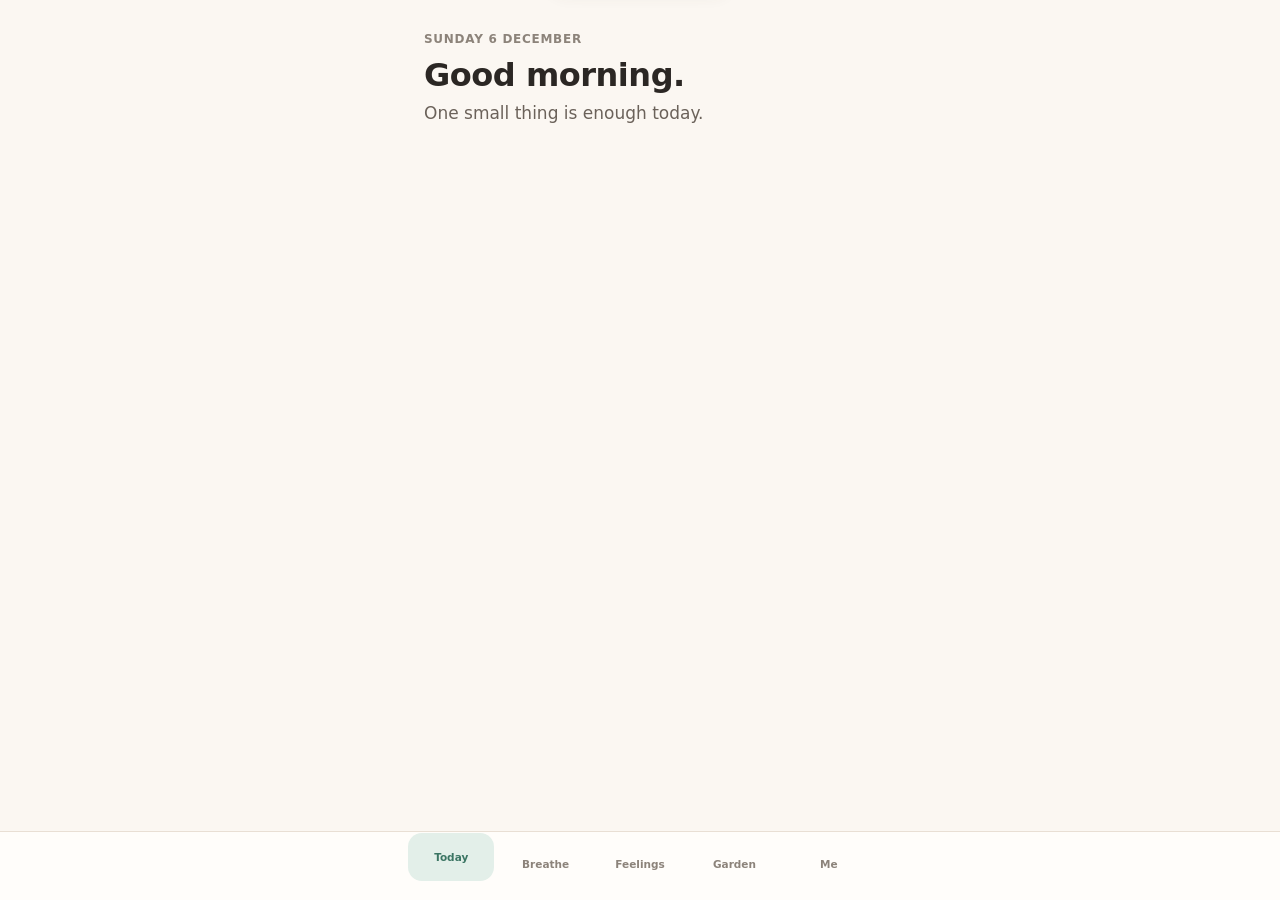
==== index.html @ b021979f "Add files via upload" ====
<!DOCTYPE html>
<!--
  index.html — the only HTML file in the application.

  EVERY PATH IN THIS FILE IS RELATIVE. There is no leading "/" anywhere.
  On GitHub Pages the app is served from https://user.github.io/repo-name/,
  so a leading slash resolves to the DOMAIN root, not the app root. That single
  mistake causes the blank-screen-after-deploy failure, the missing manifest,
  and a service worker that registers but caches nothing.
  Architecture §0.2.
-->
<html lang="en"
      data-theme="light"
      data-contrast="normal"
      data-textsize="m"
      data-motion="full">
<head>
  <meta charset="utf-8">
  <meta name="viewport" content="width=device-width, initial-scale=1, viewport-fit=cover">

  <title>Pocket Regulation Companion</title>
  <meta name="description" content="A gentle companion for hard moments.">

  <!-- Matches the light background so the status bar disappears into the page
       rather than announcing the app. Updated at runtime by core/a11y/prefs.js -->
  <meta name="theme-color" content="#FBF7F2">

  <meta name="apple-mobile-web-app-capable" content="yes">
  <meta name="apple-mobile-web-app-status-bar-style" content="default">
  <meta name="apple-mobile-web-app-title" content="Pocket">

  <!--
    CONTENT SECURITY POLICY
    Delivered as a meta tag because GitHub Pages cannot set HTTP headers.

    connect-src 'self' is the technical expression of the privacy promise:
    even if a future dependency or a compromised file tried to transmit what
    someone wrote, the BROWSER would block it. A promise enforced by the
    platform rather than by good intentions. Architecture §14.3.

    style-src needs 'unsafe-inline' because components set CSS custom
    properties inline for animation values. Low risk — style injection cannot
    execute script under this policy.
  -->
  <meta http-equiv="Content-Security-Policy" content="
    default-src 'self';
    script-src 'self' 'sha256-Mr9yNWtoJI3dbJ1qHbxrjFxjpTtBKHuUTPhVsgojsNo=';
    style-src 'self' 'unsafe-inline';
    img-src 'self' data: blob:;
    font-src 'self';
    connect-src 'self';
    media-src 'self' blob:;
    object-src 'none';
    base-uri 'self';
    form-action 'none';
  ">

  <link rel="manifest" href="./manifest.webmanifest">
  <link rel="icon" href="./assets/icons/favicon.svg" type="image/svg+xml">
  <link rel="apple-touch-icon" href="./assets/icons/app/apple-touch-icon.png">

  <link rel="stylesheet" href="./styles/main.css">

  <!--
    THE ONLY INLINE SCRIPT IN THIS APPLICATION.

    It applies the saved preferences to <html> BEFORE the first paint. Reading
    them from IndexedDB is impossible because IndexedDB is asynchronous, and a
    night-mode user would see a flash of white first. At 3am, for the intended
    user, that is a bright white screen in a dark room.

    Under ten lines, documented in place, and hash-pinned in the CSP once the
    file is final. Architecture §3.4.
  -->
  <script>
    (function () {
      try {
        var s = JSON.parse(localStorage.getItem('prc.settings') || '{}');
        var d = document.documentElement;
        var theme = s.theme === 'auto' || !s.theme
          ? (window.matchMedia('(prefers-color-scheme: dark)').matches ? 'dark' : 'light')
          : s.theme;
        d.dataset.theme = theme;
        if (s.textSize) d.dataset.textsize = s.textSize;
        if (s.contrast) d.dataset.contrast = s.contrast;
        if (s.motion)   d.dataset.motion   = s.motion;
        if (s.lang)     d.lang             = s.lang;
        var m = document.querySelector('meta[name="theme-color"]');
        if (m) m.setAttribute('content', theme === 'dark' ? '#16151A' : '#FBF7F2');
      } catch (e) {
        /* The defaults are already on <html>. Nothing to do. */
      }
    })();
  </script>
</head>

<body>
  <!-- First focusable element, for keyboard users. -->
  <a class="skip-link" href="#main">Skip to content</a>

  <!-- Greeting and screen chrome. Hidden in Calm Mode. -->
  <header id="appbar" role="banner"></header>

  <!--
    The router mounts every view here.
    tabindex="-1" lets the router move focus on navigation, so keyboard users
    are not left stranded at the top of the document.
  -->
  <main id="main" tabindex="-1"></main>

  <!-- Five-tab bottom navigation. Hidden in Calm Mode and Emergency Mode. -->
  <nav id="nav" role="navigation" aria-label="Main"></nav>

  <!--
    The single aria-live region. Managed by core/a11y/announce.js.
    ALWAYS polite, never assertive — an assertive interruption on the crisis
    card would be alarming for someone already distressed.
  -->
  <div id="live" aria-live="polite" aria-atomic="true" class="sr-only"></div>

  <!-- Sheets, modals and toasts mount here — deliberately BELOW the FAB in
       z-order, so no modal can ever block emergency access. -->
  <div id="portal"></div>

  <script type="module" src="./app/main.js"></script>
</body>
</html>
---- styles/main.css ----
/* ==========================================================================
   MAIN.CSS — the only stylesheet index.html links to.

   It imports six numbered layers in cascade order. THE NUMBERS ARE THE
   CASCADE. Specificity increases down the list, so a later layer can always
   override an earlier one without !important.

     01-tokens     custom properties only. No rule that draws anything.
     02-base       element defaults, reset, fonts, focus, a11y modes.
     03-components one file per reusable component (Module 2).
     04-features   layout belonging to exactly one journey (Module 3+).
     05-utilities  single-purpose helpers.
     06-print      the print stylesheet, used for PDF export (Module 7).

   NEVER REORDER THESE. Adding a file means adding a line in the right block.

   PERFORMANCE NOTE
   @import chains are render-blocking and serialise. Acceptable here because
   the service worker precaches every stylesheet, so only the very first visit
   pays the cost. If first paint ever misses the 95 target, concatenate the
   layers at deploy time — the layer files stay the source of truth and no
   other code changes. Architecture §3.1.
   ========================================================================== */

/* ---- 01 · TOKENS -------------------------------------------------------- */
@import url('./01-tokens/colors.css');
@import url('./01-tokens/typography.css');
@import url('./01-tokens/spacing.css');
@import url('./01-tokens/radius.css');
@import url('./01-tokens/shadows.css');
@import url('./01-tokens/motion.css');
@import url('./01-tokens/layout.css');

/* ---- 02 · BASE ---------------------------------------------------------- */
@import url('./02-base/reset.css');
@import url('./02-base/fonts.css');
@import url('./02-base/elements.css');
@import url('./02-base/a11y.css');

/* ---- 03 · COMPONENTS ---------------------------------------------------- */
@import url('./03-components/nav-bar.css');
/* Module 2 adds: button, card, sheet, modal, toast, mood-selector,
   progress-ring, breathing-circle, fab, field, chart-card, empty-state,
   skeleton. One @import per file, in this block. */

/* ---- 04 · FEATURES ------------------------------------------------------ */
@import url('./04-features/transitions.css');
@import url('./04-features/settings.css');
/* Module 3+ adds: today, calm-mode, companion, garden. */

/* ---- 05 · UTILITIES ----------------------------------------------------- */
@import url('./05-utilities/layout.css');
@import url('./05-utilities/text.css');

/* ---- 06 · PRINT --------------------------------------------------------- */
/* Module 7 adds: export.css */
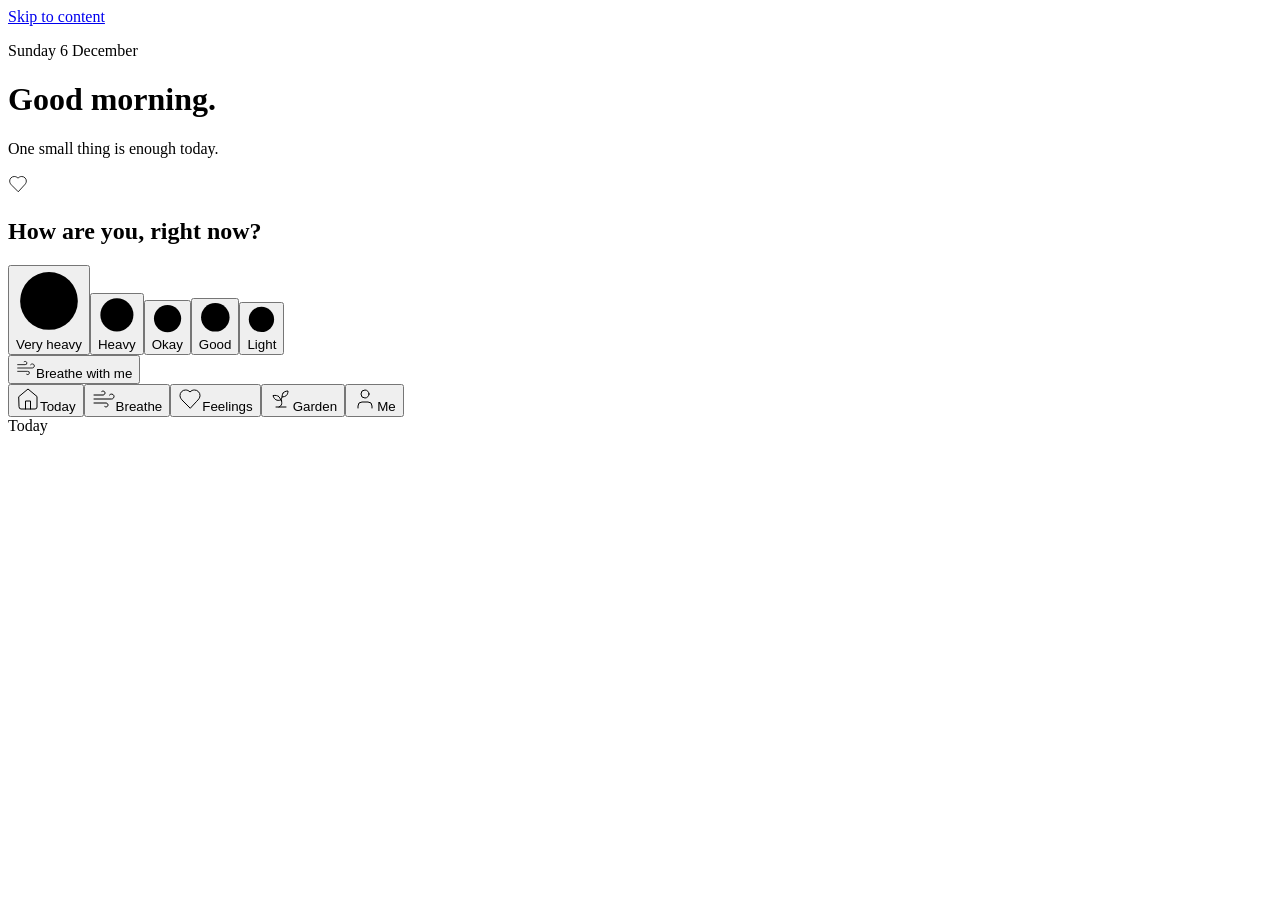
==== commit e631f165: "Add files via upload" ====
--- a/index.html
+++ b/index.html
@@ -59,7 +59,36 @@
   <link rel="icon" href="./assets/icons/favicon.svg" type="image/svg+xml">
   <link rel="apple-touch-icon" href="./assets/icons/app/apple-touch-icon.png">
 
-  <link rel="stylesheet" href="./styles/main.css">
+  <!-- FONT PRELOAD
+       Without this the browser finds the stylesheet, parses it, finds the
+       @font-face rule, and only then asks for the font — three round trips
+       before a single letter is drawn in the real typeface. Preloading starts
+       the two Latin files immediately, in parallel with the stylesheet, so
+       the swap happens on the first frame instead of the third.
+
+       Only the two Latin files are preloaded. The "-ext" files carry
+       characters that English and Bahasa Malaysia never use; preloading them
+       would spend 120 KB on bytes that are almost never read.
+
+       crossorigin is REQUIRED on a font preload even for a same-origin file.
+       Fonts are always fetched in CORS mode, so a preload without it is
+       treated as a different request, the file is downloaded twice, and the
+       console warns that the preload went unused. -->
+  <link rel="preload" href="./assets/fonts/nunito-latin.woff2" as="font" type="font/woff2" crossorigin>
+  <link rel="preload" href="./assets/fonts/inter-latin.woff2" as="font" type="font/woff2" crossorigin>
+
+  <!-- ONE stylesheet, built from the six numbered layers by
+       tools/build-css.py. The layer files are still the source of truth and
+       still the only thing anyone edits; app.css is generated output.
+
+       WHY IT IS CONCATENATED, MEASURED RATHER THAN ASSUMED.
+       The layers used to be pulled in with @import, which meant the browser
+       could not discover a single one of the 38 files until main.css had
+       arrived and been parsed. On a Slow 3G connection that took 6.1 seconds
+       before the first paint. Concatenated it takes 2.9, and first paint
+       moves from 6.6s to 4.6s. A returning visit went from 288ms to 160ms.
+       Nothing else about the app changed. See tools/build-css.py. -->
+  <link rel="stylesheet" href="./styles/app.css">
 
   <!--
     THE ONLY INLINE SCRIPT IN THIS APPLICATION.
